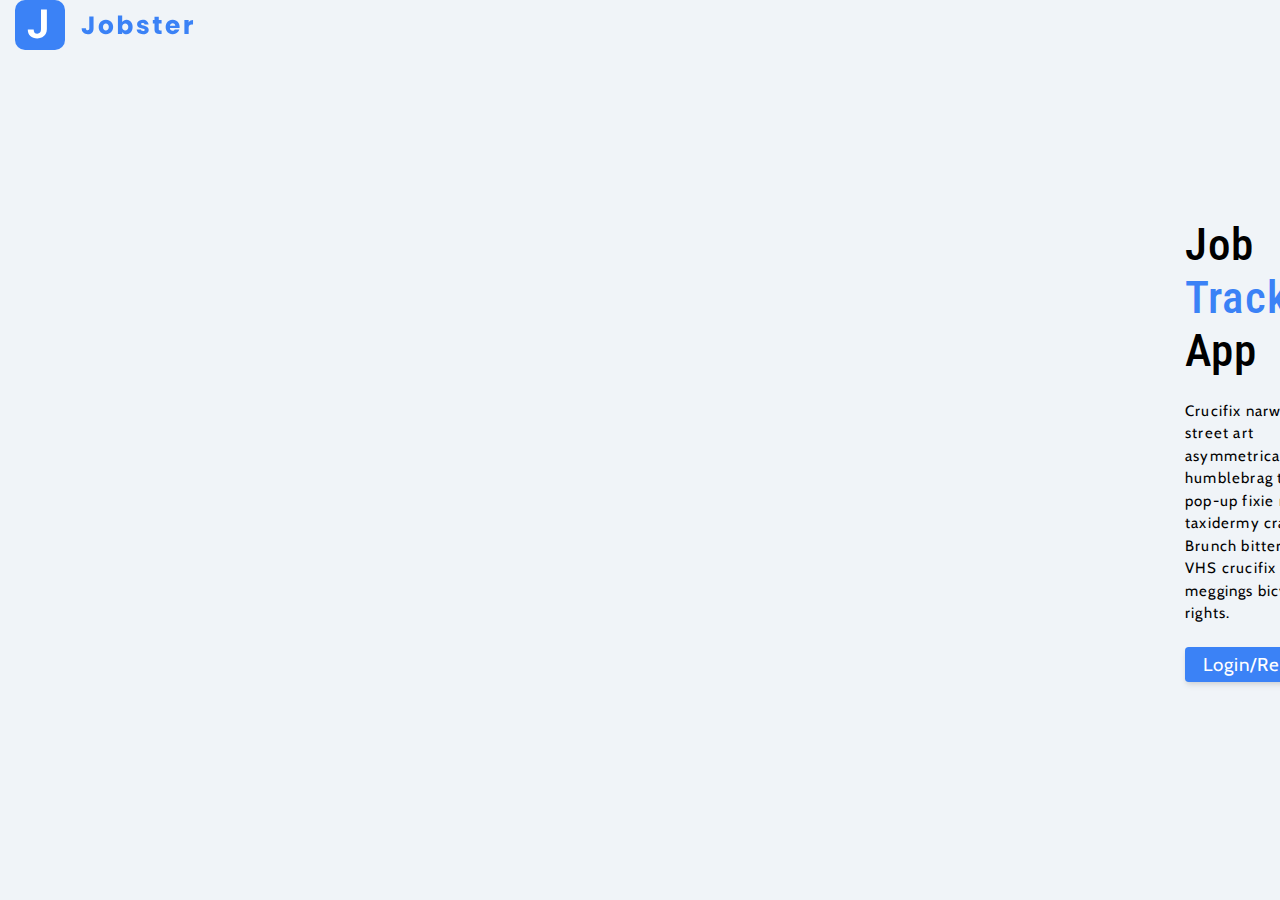
==== index.html @ 7493e9c6 "changed root file name to index" ====
<!DOCTYPE html>
<html lang="en">

<head>
  <meta charset="UTF-8">
  <meta name="viewport" content="width=device-width, initial-scale=1.0">
  <title>Jobster Development</title>
  <link rel="stylesheet" href="./styles/landing.css">
  <link rel="stylesheet" href="./styles/general.css">

  <!-- font -->
  <link rel="preconnect" href="https://fonts.googleapis.com">
  <link rel="preconnect" href="https://fonts.gstatic.com" crossorigin>
  <link href="https://fonts.googleapis.com/css2?family=Cabin&display=swap" rel="stylesheet">
  <link href="https://fonts.googleapis.com/css2?family=Roboto+Condensed:wght@500&display=swap" rel="stylesheet">

</head>

<body>
  <!-- navbar -->
  <nav>
    <!-- logo -->
    <div class="container">
      <img src="./images/logo.35bb8e1d9b5745af32ff148cbee51dfa.svg" alt="">
    </div>
  </nav>


  <!-- body -->
  <div class="intro-main container flex">
    <!-- intro -->
    <div class="intro-text">
      <h1>Job <span class="tracking">Tracking</span> App</h1>
      <p class="text">
        Crucifix narwhal street art asymmetrical, humblebrag tote bag pop-up fixie raclette taxidermy craft beer. Brunch
        bitters synth, VHS crucifix heirloom meggings bicycle rights.
      </p>

      <!-- login / register -->
      <a href="./auth/register/register.html" class="auth-link">
        <button class="button">
          Login/Register
        </button>
      </a>
    </div>

    <!-- image -->
    <div class="intro-image">
      <img src="./images/main.17b316de742b3a1202078c5ae18c8261.svg" alt="">
    </div>
  </div>

  <script src="./db/pouchdb-8.0.1.min.js"></script>
  <script src="./db/services.js"></script>
</body>

</html>
---- styles/landing.css ----
.tracking {
  color: #3b82f6;
  font-size: 3rem;
  font-family: "Roboto Condensed", sans-serif;
  font-optical-sizing: auto;
  font-weight: 500;
  font-style: normal;
}

.intro-main {
  justify-content: center;
  align-items: center;
}

.intro-text > h1 {
  font-size: 3rem;
  font-family: "Roboto Condensed", sans-serif;
  font-optical-sizing: auto;
  font-weight: 500;
  font-style: normal;
}

.intro-text > p {
  margin-top: 1.5rem;
  margin-bottom: 1.5rem;
  max-width: 32em;
  line-height: 1.5rem;
  font-family: "Cabin", sans-serif;
  font-optical-sizing: auto;
  font-weight: 400;
  font-style: normal;
  font-variation-settings: "wdth" 100;
}

.auth-link {
}

.button {
  font-size: 1.25rem;
  padding: 0.5rem 1.25rem;

  background-color: #3b82f6;
  border-radius: 0.25rem;
  border: none;
  box-shadow: 0 4px 6px -1px rgba(0, 0, 0, 0.1),
    0 2px 4px -1px rgba(0, 0, 0, 0.06);
  color: #fff;
  cursor: pointer;
  display: inline-block;
  letter-spacing: 1px;
  padding: 0.375rem 0.75rem;
  text-transform: capitalize;
  transition: all 0.3s ease-in-out;
  transition: var(--transition);

  font-family: "Cabin", sans-serif;
  font-optical-sizing: auto;
  font-weight: 400;
  font-style: normal;
  font-variation-settings: "wdth" 100;
}

/* Extra small devices (phones, 600px and down) */
@media only screen and (max-width: 600px) {
  .intro-main {
    height: 80vh;
    display: flex;
    justify-content: center;
    align-items: center;
  }

  .intro-image {
    display: none;
  }
}
---- styles/general.css ----
* {
  margin: 0;
  padding: 0;
  box-sizing: border-box;
  font-family: "Cabin", sans-serif;
  font-optical-sizing: auto;
  font-weight: 400;
  font-style: normal;
  font-variation-settings: "wdth" 100;
  letter-spacing: 1.2px;
  font-size: 15px;
}

.title {
  font-size: 2rem;
  font-family: "Roboto Condensed", sans-serif;
  font-optical-sizing: auto;
  font-weight: 400;
  font-style: normal;
  margin-top: 2rem;
  margin-bottom: 2rem;
}

button {
  width: 100%;
}
body {
  background-color: #f0f4f8;
  margin: 0;
  display: flex;
  height: 100vh;
  overflow: hidden;
}

.container {
  padding-right: 15px;
  padding-left: 15px;
  margin-right: auto;
  margin-left: auto;
}

.flex {
  display: flex;
}

nav {
  width: 100%;
  height: 100px;
}

.main {
  width: 100%;
  display: flex;
}

.right {
  width: 80%;
  height: 100vh;
  margin-left: 20%; /* width of the sidebar */
  display: flex;
  flex-direction: column;
  overflow: hidden;
}

.page-content {
  /* margin-top: 60px; height of the navbar */
  padding: 20px;
  width: 100%;
  display: flex;
  flex-direction: column;
  align-items: center;
  justify-content: start;
  overflow-y: auto;
  flex: 1;
}

.white-card {
  width: 90%;
  height: 300px;
  padding-bottom: 25px;
  background-color: white;
  margin-top: 40px;
  border-radius: 6px;
  display: flex;
  flex-direction: column;
  justify-content: center;
  align-items: start;
  padding-left: 30px;
  box-shadow: 0 2px 4px rgba(0, 0, 0, 0.1);
}

/* Extra small devices (phones, 600px and down) */
@media only screen and (max-width: 600px) {
  .white-card {
    height: max-content;
    padding-bottom: 30px;
  }

  .right {
    width: 100% !important;
    padding: 0;
    margin: 0;
  }
}

@media (min-width: 768px) {
  .container {
    width: 750px;
  }
}
@media (min-width: 992px) {
  .container {
    width: 970px;
  }
}
@media (min-width: 1200px) {
  .container {
    width: 1170px;
  }
}
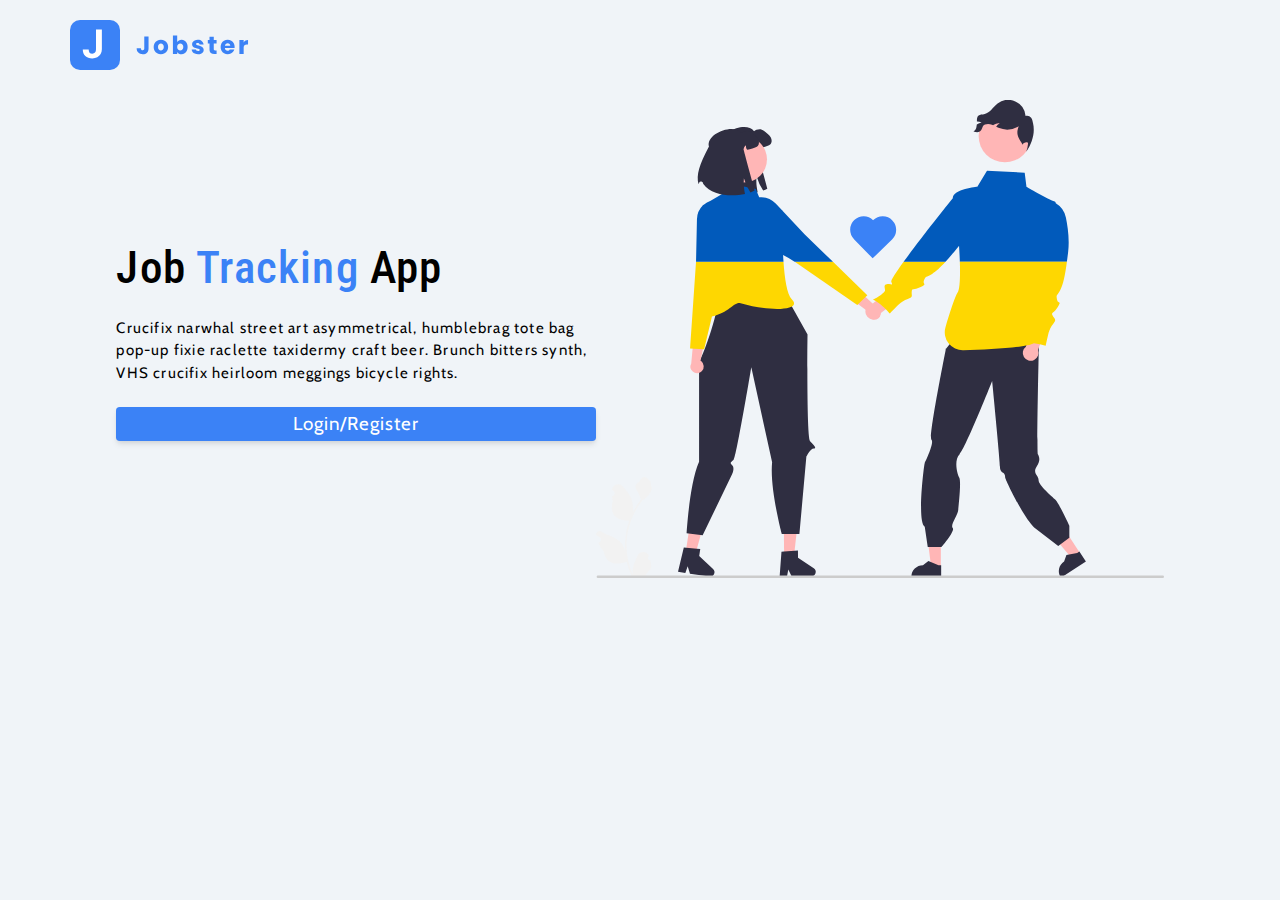
==== commit bc2722e0: "fixes in theindex page" ====
--- a/index.html
+++ b/index.html
@@ -20,7 +20,7 @@
   <!-- navbar -->
   <nav>
     <!-- logo -->
-    <div class="container">
+    <div class="container " style="margin-top: 20px;">
       <img src="./images/logo.35bb8e1d9b5745af32ff148cbee51dfa.svg" alt="">
     </div>
   </nav>
--- a/styles/general.css
+++ b/styles/general.css
@@ -24,13 +24,6 @@
 button {
   width: 100%;
 }
-body {
-  background-color: #f0f4f8;
-  margin: 0;
-  display: flex;
-  height: 100vh;
-  overflow: hidden;
-}
 
 .container {
   padding-right: 15px;
@@ -46,6 +39,15 @@
 nav {
   width: 100%;
   height: 100px;
+}
+
+body {
+  background-color: #f0f4f8;
+  margin: 0;
+  display: flex;
+  height: 100vh;
+  overflow: hidden;
+  flex-direction: column;
 }
 
 .main {
